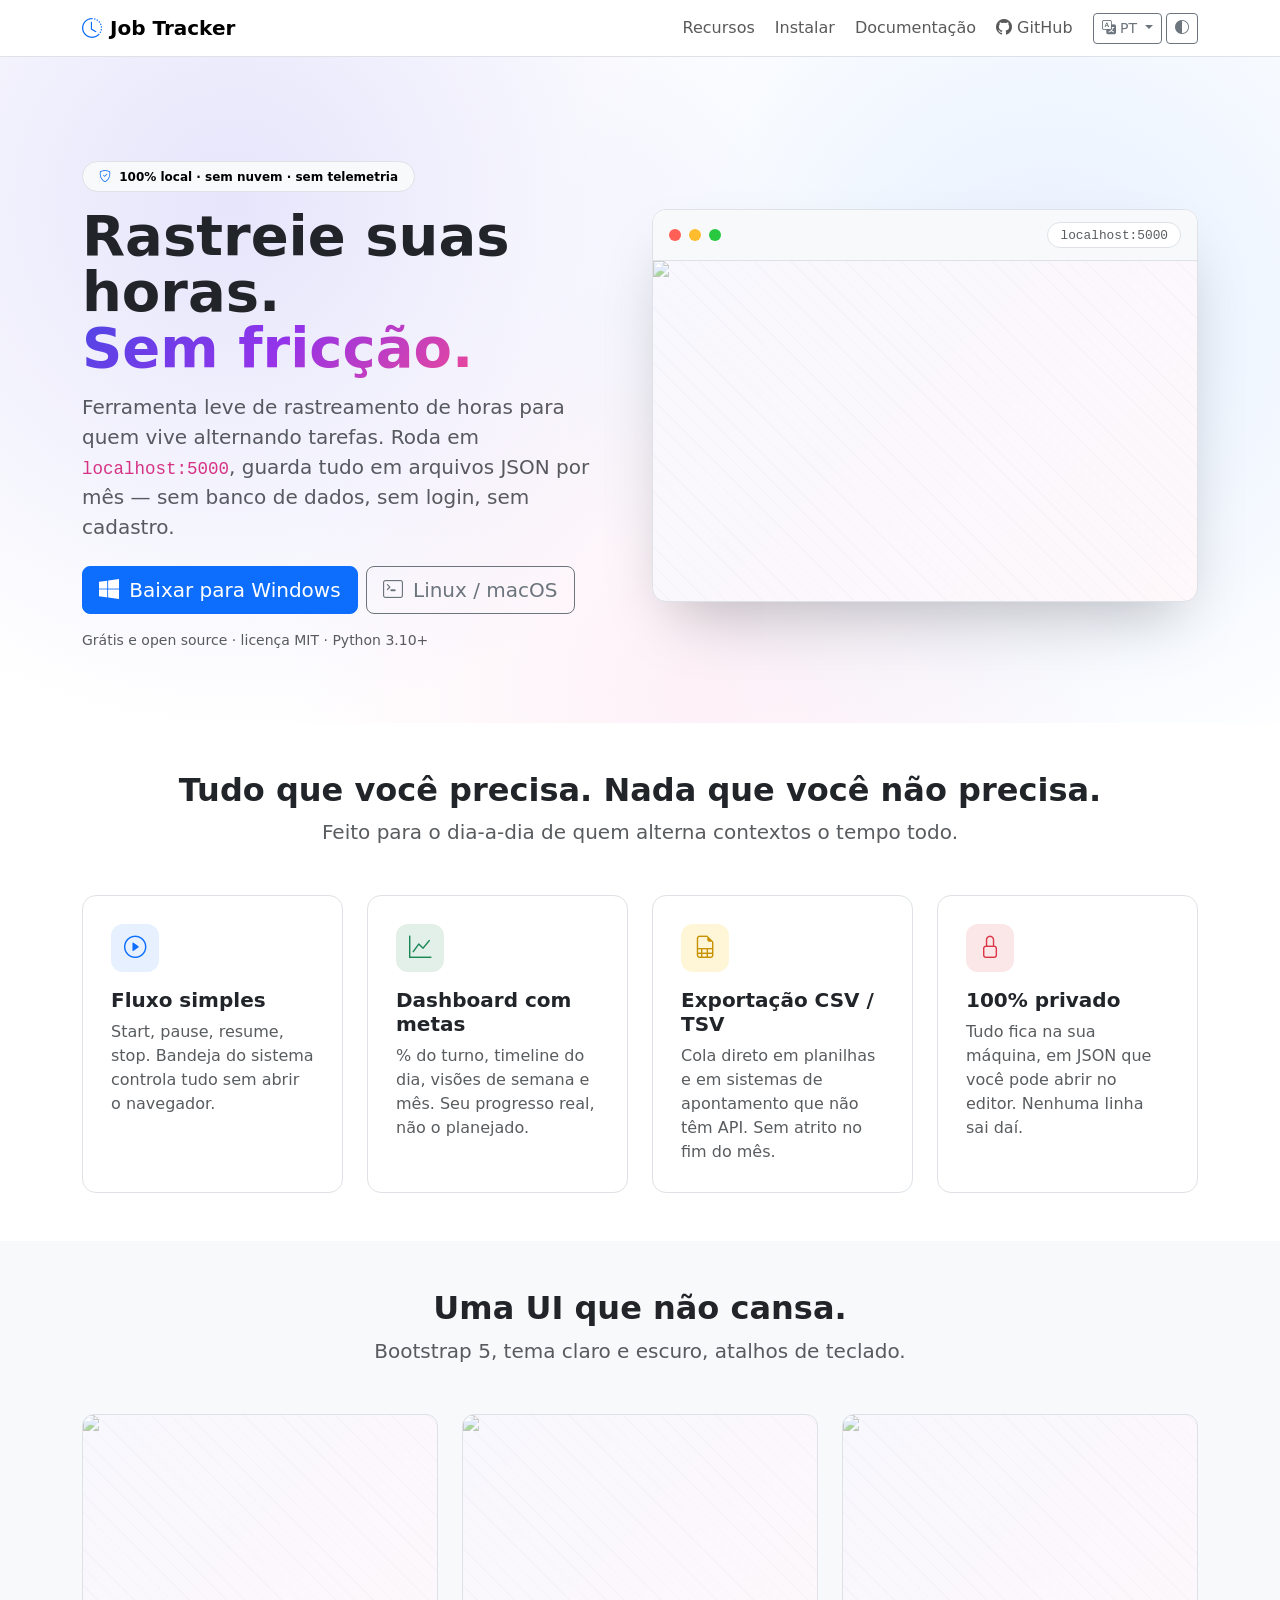
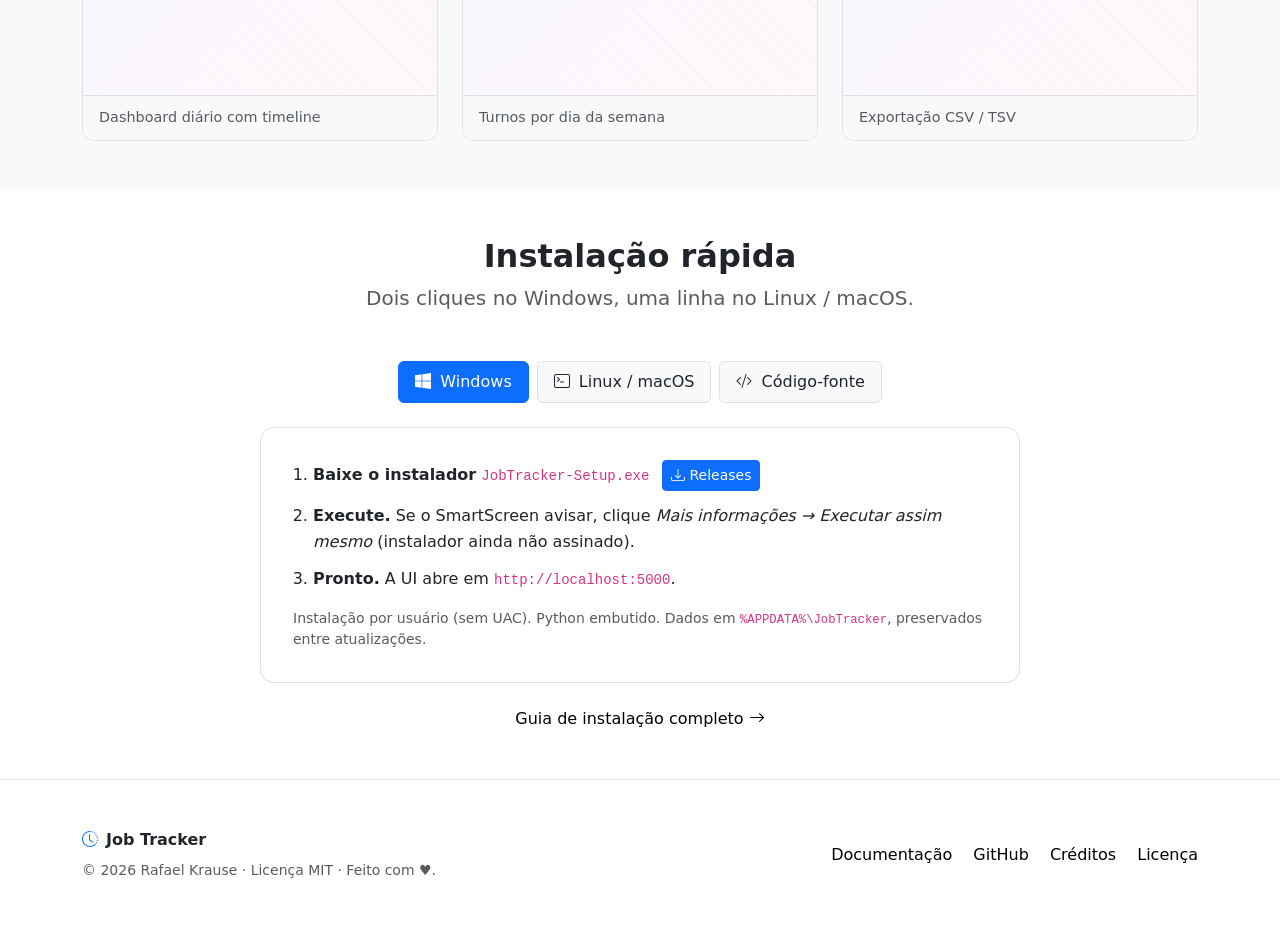
==== landing/index.html @ 62c05d1a "feat(site): add bilingual landing page and move docs to /docs/ subpath The GitHub Pages root was the" ====
<!DOCTYPE html>
<html lang="pt-BR">
<head>
    <meta charset="UTF-8">
    <meta name="viewport" content="width=device-width, initial-scale=1">
    <title>Job Tracker — Rastreamento de horas local, sem nuvem</title>
    <meta name="description" content="Ferramenta leve de rastreamento de horas com UI web local. Sem banco de dados, sem nuvem, sem login. Windows, Linux e macOS.">

    <link rel="alternate" hreflang="pt-BR" href="./">
    <link rel="alternate" hreflang="en" href="./en/">
    <link rel="alternate" hreflang="x-default" href="./">

    <meta property="og:title" content="Job Tracker">
    <meta property="og:description" content="Rastreamento de horas local e simples. Windows, Linux, macOS.">
    <meta property="og:type" content="website">
    <meta property="og:url" content="https://rafaelkrause.github.io/job_tracker/">
    <meta property="og:image" content="./assets/img/og-image.png">
    <meta name="twitter:card" content="summary_large_image">

    <link rel="icon" type="image/svg+xml" href="./assets/favicon.svg">

    <script>
      (function () {
        var pref = localStorage.getItem("jt-theme") || "auto";
        var effective = pref === "auto"
          ? (window.matchMedia("(prefers-color-scheme: dark)").matches ? "dark" : "light")
          : pref;
        document.documentElement.setAttribute("data-bs-theme", effective);
      })();
    </script>

    <link rel="preconnect" href="https://cdn.jsdelivr.net" crossorigin>
    <link href="https://cdn.jsdelivr.net/npm/bootstrap@5.3.3/dist/css/bootstrap.min.css" rel="stylesheet">
    <link href="https://cdn.jsdelivr.net/npm/bootstrap-icons@1.11.3/font/bootstrap-icons.min.css" rel="stylesheet">
    <link href="./assets/css/style.css" rel="stylesheet">
</head>
<body>
    <nav class="navbar navbar-expand-md bg-body-tertiary border-bottom sticky-top">
        <div class="container">
            <a class="navbar-brand d-flex align-items-center gap-2 fw-semibold" href="./">
                <i class="bi bi-clock-history text-primary"></i>
                <span>Job Tracker</span>
            </a>
            <button class="navbar-toggler" type="button" data-bs-toggle="collapse" data-bs-target="#navMain" aria-label="Menu">
                <span class="navbar-toggler-icon"></span>
            </button>
            <div class="collapse navbar-collapse" id="navMain">
                <ul class="navbar-nav ms-auto mb-2 mb-md-0 align-items-md-center gap-md-1">
                    <li class="nav-item"><a class="nav-link" href="#features">Recursos</a></li>
                    <li class="nav-item"><a class="nav-link" href="#install">Instalar</a></li>
                    <li class="nav-item"><a class="nav-link" href="./docs/">Documentação</a></li>
                    <li class="nav-item">
                        <a class="nav-link" href="https://github.com/rafaelkrause/job_tracker" target="_blank" rel="noopener">
                            <i class="bi bi-github"></i> GitHub
                        </a>
                    </li>
                    <li class="nav-item ms-md-2">
                        <div class="dropdown">
                            <button class="btn btn-sm btn-outline-secondary dropdown-toggle" type="button" data-bs-toggle="dropdown" aria-label="Idioma">
                                <i class="bi bi-translate"></i> PT
                            </button>
                            <ul class="dropdown-menu dropdown-menu-end">
                                <li><a class="dropdown-item active" href="./">Português (BR)</a></li>
                                <li><a class="dropdown-item" href="./en/">English</a></li>
                            </ul>
                        </div>
                    </li>
                    <li class="nav-item">
                        <button class="btn btn-sm btn-outline-secondary" id="theme-toggle" title="Alternar tema" aria-label="Alternar tema">
                            <i class="bi bi-circle-half"></i>
                        </button>
                    </li>
                </ul>
            </div>
        </div>
    </nav>

    <header class="hero">
        <div class="hero-bg" aria-hidden="true"></div>
        <div class="container py-5">
            <div class="row align-items-center gy-5 py-md-4">
                <div class="col-lg-6">
                    <span class="badge rounded-pill text-bg-light border mb-3 py-2 px-3">
                        <i class="bi bi-shield-check text-primary me-1"></i>
                        100% local · sem nuvem · sem telemetria
                    </span>
                    <h1 class="display-4 fw-bold mb-3 lh-1">
                        Rastreie suas horas.<br>
                        <span class="text-gradient">Sem fricção.</span>
                    </h1>
                    <p class="lead text-body-secondary mb-4">
                        Ferramenta leve de rastreamento de horas para quem vive alternando tarefas. Roda em <code>localhost:5000</code>, guarda tudo em arquivos JSON por mês — sem banco de dados, sem login, sem cadastro.
                    </p>
                    <div class="d-flex flex-wrap gap-2">
                        <a href="https://github.com/rafaelkrause/job_tracker/releases/latest" class="btn btn-primary btn-lg">
                            <i class="bi bi-windows me-1"></i>
                            Baixar para Windows
                        </a>
                        <a href="#install" class="btn btn-outline-secondary btn-lg">
                            <i class="bi bi-terminal me-1"></i>
                            Linux / macOS
                        </a>
                    </div>
                    <p class="small text-body-secondary mt-3 mb-0">
                        Grátis e open source · licença MIT · Python 3.10+
                    </p>
                </div>
                <div class="col-lg-6">
                    <figure class="window-mockup">
                        <div class="window-chrome">
                            <span class="dot dot-red"></span>
                            <span class="dot dot-yellow"></span>
                            <span class="dot dot-green"></span>
                            <span class="window-url">localhost:5000</span>
                        </div>
                        <img src="./docs/assets/screenshots/dashboard.png"
                             alt="Dashboard do Job Tracker mostrando atividade em curso, timeline e progresso do turno"
                             width="1280" height="800"
                             class="window-body"
                             loading="eager"
                             onerror="this.classList.add('placeholder')">
                    </figure>
                </div>
            </div>
        </div>
    </header>

    <section id="features" class="py-5">
        <div class="container">
            <div class="text-center mb-5">
                <h2 class="fw-bold">Tudo que você precisa.<br class="d-sm-none"> Nada que você não precisa.</h2>
                <p class="lead text-body-secondary">Feito para o dia-a-dia de quem alterna contextos o tempo todo.</p>
            </div>
            <div class="row g-4">
                <div class="col-md-6 col-lg-3">
                    <div class="feature-card h-100">
                        <div class="feature-icon"><i class="bi bi-play-circle"></i></div>
                        <h3 class="h5 fw-semibold">Fluxo simples</h3>
                        <p class="text-body-secondary mb-0">Start, pause, resume, stop. Bandeja do sistema controla tudo sem abrir o navegador.</p>
                    </div>
                </div>
                <div class="col-md-6 col-lg-3">
                    <div class="feature-card h-100">
                        <div class="feature-icon feature-icon-success"><i class="bi bi-graph-up"></i></div>
                        <h3 class="h5 fw-semibold">Dashboard com metas</h3>
                        <p class="text-body-secondary mb-0">% do turno, timeline do dia, visões de semana e mês. Seu progresso real, não o planejado.</p>
                    </div>
                </div>
                <div class="col-md-6 col-lg-3">
                    <div class="feature-card h-100">
                        <div class="feature-icon feature-icon-warning"><i class="bi bi-file-earmark-spreadsheet"></i></div>
                        <h3 class="h5 fw-semibold">Exportação CSV / TSV</h3>
                        <p class="text-body-secondary mb-0">Cola direto em planilhas e em sistemas de apontamento que não têm API. Sem atrito no fim do mês.</p>
                    </div>
                </div>
                <div class="col-md-6 col-lg-3">
                    <div class="feature-card h-100">
                        <div class="feature-icon feature-icon-danger"><i class="bi bi-lock"></i></div>
                        <h3 class="h5 fw-semibold">100% privado</h3>
                        <p class="text-body-secondary mb-0">Tudo fica na sua máquina, em JSON que você pode abrir no editor. Nenhuma linha sai daí.</p>
                    </div>
                </div>
            </div>
        </div>
    </section>

    <section id="screenshots" class="py-5 bg-body-tertiary">
        <div class="container">
            <div class="text-center mb-5">
                <h2 class="fw-bold">Uma UI que não cansa.</h2>
                <p class="lead text-body-secondary">Bootstrap 5, tema claro e escuro, atalhos de teclado.</p>
            </div>
            <div class="row g-4">
                <div class="col-md-6 col-lg-4">
                    <figure class="screenshot-card">
                        <img src="./docs/assets/screenshots/dashboard.png" alt="Dashboard diário com timeline" loading="lazy" onerror="this.classList.add('placeholder')">
                        <figcaption>Dashboard diário com timeline</figcaption>
                    </figure>
                </div>
                <div class="col-md-6 col-lg-4">
                    <figure class="screenshot-card">
                        <img src="./docs/assets/screenshots/settings.png" alt="Configurações de turnos" loading="lazy" onerror="this.classList.add('placeholder')">
                        <figcaption>Turnos por dia da semana</figcaption>
                    </figure>
                </div>
                <div class="col-md-6 col-lg-4">
                    <figure class="screenshot-card">
                        <img src="./docs/assets/screenshots/focus.png" alt="Tela de exportação CSV/TSV" loading="lazy" onerror="this.classList.add('placeholder')">
                        <figcaption>Exportação CSV / TSV</figcaption>
                    </figure>
                </div>
            </div>
        </div>
    </section>

    <section id="install" class="py-5">
        <div class="container">
            <div class="text-center mb-5">
                <h2 class="fw-bold">Instalação rápida</h2>
                <p class="lead text-body-secondary">Dois cliques no Windows, uma linha no Linux / macOS.</p>
            </div>
            <ul class="nav nav-pills justify-content-center mb-4 gap-2" role="tablist">
                <li class="nav-item"><button class="nav-link active" data-bs-toggle="pill" data-bs-target="#tab-win" type="button"><i class="bi bi-windows me-1"></i> Windows</button></li>
                <li class="nav-item"><button class="nav-link" data-bs-toggle="pill" data-bs-target="#tab-nix" type="button"><i class="bi bi-terminal me-1"></i> Linux / macOS</button></li>
                <li class="nav-item"><button class="nav-link" data-bs-toggle="pill" data-bs-target="#tab-src" type="button"><i class="bi bi-code-slash me-1"></i> Código-fonte</button></li>
            </ul>
            <div class="tab-content install-tabs">
                <div class="tab-pane fade show active" id="tab-win" role="tabpanel">
                    <div class="install-card">
                        <ol class="install-steps">
                            <li>
                                <strong>Baixe o instalador</strong> <code>JobTracker-Setup.exe</code>
                                <a class="btn btn-primary btn-sm ms-2" href="https://github.com/rafaelkrause/job_tracker/releases/latest" target="_blank" rel="noopener">
                                    <i class="bi bi-download me-1"></i>Releases
                                </a>
                            </li>
                            <li><strong>Execute.</strong> Se o SmartScreen avisar, clique <em>Mais informações → Executar assim mesmo</em> (instalador ainda não assinado).</li>
                            <li><strong>Pronto.</strong> A UI abre em <code>http://localhost:5000</code>.</li>
                        </ol>
                        <p class="small text-body-secondary mt-3 mb-0">
                            Instalação por usuário (sem UAC). Python embutido. Dados em <code>%APPDATA%\JobTracker</code>, preservados entre atualizações.
                        </p>
                    </div>
                </div>
                <div class="tab-pane fade" id="tab-nix" role="tabpanel">
                    <div class="install-card">
                        <p class="mb-3">Um comando faz tudo: baixa o wheel, cria um virtualenv isolado e registra o launcher no <code>PATH</code>.</p>
                        <div class="code-block">
                            <button class="btn-copy" data-copy="curl -fsSL https://raw.githubusercontent.com/rafaelkrause/job_tracker/main/install-remote.sh | bash" aria-label="Copiar comando">
                                <i class="bi bi-clipboard"></i>
                            </button>
                            <pre><code>curl -fsSL https://raw.githubusercontent.com/rafaelkrause/job_tracker/main/install-remote.sh | bash</code></pre>
                        </div>
                        <p class="small text-body-secondary mt-3 mb-0">
                            Requer Python 3.10+, <code>curl</code> e <code>bash</code>. Adicione <code>-s -- --service</code> para autostart (systemd no Linux, LaunchAgent no macOS).
                        </p>
                    </div>
                </div>
                <div class="tab-pane fade" id="tab-src" role="tabpanel">
                    <div class="install-card">
                        <p class="mb-3">Para desenvolver ou rodar antes de uma release publicada:</p>
                        <div class="code-block">
                            <button class="btn-copy" data-copy="git clone https://github.com/rafaelkrause/job_tracker.git
cd job_tracker
./install.sh
./job-tracker.sh" aria-label="Copiar comandos">
                                <i class="bi bi-clipboard"></i>
                            </button>
<pre><code>git clone https://github.com/rafaelkrause/job_tracker.git
cd job_tracker
./install.sh
./job-tracker.sh</code></pre>
                        </div>
                    </div>
                </div>
            </div>
            <p class="text-center mt-4 mb-0">
                <a href="./docs/installation/" class="link-body-emphasis text-decoration-none">
                    Guia de instalação completo <i class="bi bi-arrow-right"></i>
                </a>
            </p>
        </div>
    </section>

    <footer class="py-5 border-top">
        <div class="container">
            <div class="row align-items-center gy-3">
                <div class="col-md-6">
                    <div class="d-flex align-items-center gap-2 fw-semibold mb-2">
                        <i class="bi bi-clock-history text-primary"></i>
                        Job Tracker
                    </div>
                    <p class="small text-body-secondary mb-0">
                        © <span id="year"></span> Rafael Krause · Licença MIT · Feito com <span aria-hidden="true">♥</span><span class="visually-hidden">carinho</span>.
                    </p>
                </div>
                <div class="col-md-6 text-md-end">
                    <a class="link-body-emphasis text-decoration-none me-3" href="./docs/">Documentação</a>
                    <a class="link-body-emphasis text-decoration-none me-3" href="https://github.com/rafaelkrause/job_tracker" target="_blank" rel="noopener">GitHub</a>
                    <a class="link-body-emphasis text-decoration-none me-3" href="./docs/credits/">Créditos</a>
                    <a class="link-body-emphasis text-decoration-none" href="https://github.com/rafaelkrause/job_tracker/blob/main/LICENSE" target="_blank" rel="noopener">Licença</a>
                </div>
            </div>
        </div>
    </footer>

    <script src="https://cdn.jsdelivr.net/npm/bootstrap@5.3.3/dist/js/bootstrap.bundle.min.js"></script>
    <script src="./assets/js/main.js"></script>
</body>
</html>
---- landing/assets/css/style.css ----
/* =============================================================================
   Job Tracker — landing page styles
   Polish on top of Bootstrap 5.3. Reuses Bootstrap CSS variables to stay in
   sync with light/dark theme and the main application look.
   ============================================================================= */

:root {
    --font-sans: system-ui, -apple-system, "Segoe UI", Roboto, "Helvetica Neue", Arial, sans-serif;
    --font-mono: ui-monospace, "SF Mono", Menlo, Consolas, "Liberation Mono", monospace;
}

html { scroll-behavior: smooth; }

body {
    font-family: var(--font-sans);
    -webkit-font-smoothing: antialiased;
    -moz-osx-font-smoothing: grayscale;
}

code, pre { font-family: var(--font-mono); }

section { scroll-margin-top: 72px; }

/* === Navbar === */
.navbar {
    backdrop-filter: saturate(180%) blur(10px);
    background-color: rgba(var(--bs-body-bg-rgb), 0.82) !important;
}
.nav-link { font-weight: 500; }

/* === Hero === */
.hero {
    position: relative;
    overflow: hidden;
    padding-top: 2rem;
}

.hero-bg {
    position: absolute;
    inset: 0;
    background:
        radial-gradient(circle at 18% 22%, rgba(79, 70, 229, 0.14), transparent 45%),
        radial-gradient(circle at 82% 38%, rgba(13, 110, 253, 0.10), transparent 45%),
        radial-gradient(circle at 55% 95%, rgba(236, 72, 153, 0.08), transparent 45%);
    z-index: -1;
    pointer-events: none;
}

[data-bs-theme="dark"] .hero-bg {
    background:
        radial-gradient(circle at 18% 22%, rgba(139, 92, 246, 0.22), transparent 45%),
        radial-gradient(circle at 82% 38%, rgba(59, 130, 246, 0.18), transparent 45%),
        radial-gradient(circle at 55% 95%, rgba(236, 72, 153, 0.14), transparent 45%);
}

.text-gradient {
    background: linear-gradient(135deg, #4f46e5 0%, #9333ea 50%, #ec4899 100%);
    -webkit-background-clip: text;
    background-clip: text;
    -webkit-text-fill-color: transparent;
    color: transparent;
}

/* === Window mockup === */
.window-mockup {
    margin: 0;
    border-radius: 14px;
    overflow: hidden;
    border: 1px solid var(--bs-border-color);
    background: var(--bs-body-bg);
    box-shadow: 0 30px 60px -20px rgba(0, 0, 0, 0.25);
}

.window-chrome {
    display: flex;
    align-items: center;
    gap: 0.5rem;
    padding: 0.75rem 1rem;
    background: var(--bs-tertiary-bg);
    border-bottom: 1px solid var(--bs-border-color);
}

.window-chrome .dot {
    width: 12px;
    height: 12px;
    border-radius: 50%;
    display: inline-block;
}
.window-chrome .dot-red    { background: #ff5f57; }
.window-chrome .dot-yellow { background: #febc2e; }
.window-chrome .dot-green  { background: #28c840; }

.window-chrome .window-url {
    margin-left: auto;
    padding: 0.15rem 0.75rem;
    background: var(--bs-body-bg);
    border: 1px solid var(--bs-border-color);
    border-radius: 99px;
    font-family: var(--font-mono);
    font-size: 0.8rem;
    color: var(--bs-secondary-color);
}

.window-body {
    display: block;
    width: 100%;
    height: auto;
    aspect-ratio: 16/10;
    object-fit: cover;
    background: var(--bs-tertiary-bg);
}

/* Fallback tile when a screenshot is missing (onerror hook in HTML) */
.window-body.placeholder,
.screenshot-card img.placeholder {
    min-height: 280px;
    background:
        linear-gradient(135deg, rgba(79, 70, 229, 0.08), rgba(236, 72, 153, 0.08)),
        repeating-linear-gradient(45deg,
            transparent 0, transparent 12px,
            rgba(127, 127, 127, 0.08) 12px, rgba(127, 127, 127, 0.08) 13px);
    /* Hide the broken image icon */
    color: transparent;
    font-size: 0;
}

/* === Features === */
.feature-card {
    padding: 1.75rem;
    background: var(--bs-body-bg);
    border: 1px solid var(--bs-border-color);
    border-radius: 14px;
    transition: transform 0.18s ease, box-shadow 0.18s ease, border-color 0.18s ease;
}

.feature-card:hover {
    transform: translateY(-3px);
    box-shadow: 0 12px 28px rgba(0, 0, 0, 0.08);
    border-color: var(--bs-primary-border-subtle);
}

.feature-icon {
    width: 48px;
    height: 48px;
    display: grid;
    place-items: center;
    border-radius: 12px;
    background: rgba(13, 110, 253, 0.10);
    color: var(--bs-primary);
    font-size: 1.4rem;
    margin-bottom: 1rem;
}
.feature-icon-success { background: rgba(25, 135, 84, 0.12); color: var(--bs-success); }
.feature-icon-warning { background: rgba(255, 193, 7, 0.16); color: #c79100; }
.feature-icon-danger  { background: rgba(220, 53, 69, 0.12); color: var(--bs-danger); }

[data-bs-theme="dark"] .feature-icon-warning { color: #ffd54f; }

/* === Screenshots === */
.screenshot-card {
    margin: 0;
    border-radius: 12px;
    overflow: hidden;
    border: 1px solid var(--bs-border-color);
    background: var(--bs-body-bg);
    transition: transform 0.18s ease, box-shadow 0.18s ease;
}
.screenshot-card:hover {
    transform: translateY(-2px);
    box-shadow: 0 10px 24px rgba(0, 0, 0, 0.08);
}
.screenshot-card img {
    display: block;
    width: 100%;
    height: auto;
    aspect-ratio: 16/10;
    object-fit: cover;
}
.screenshot-card figcaption {
    padding: 0.7rem 1rem;
    font-size: 0.9rem;
    color: var(--bs-secondary-color);
    background: var(--bs-tertiary-bg);
    border-top: 1px solid var(--bs-border-color);
}

/* === Install tabs === */
.install-tabs {
    max-width: 760px;
    margin: 0 auto;
}

.install-card {
    padding: 2rem;
    background: var(--bs-body-bg);
    border: 1px solid var(--bs-border-color);
    border-radius: 14px;
}

.install-steps {
    margin: 0;
    padding-left: 1.25rem;
}
.install-steps li {
    margin-bottom: 0.75rem;
    line-height: 1.6;
}
.install-steps li:last-child { margin-bottom: 0; }

/* === Code block with copy button === */
.code-block {
    position: relative;
    background: var(--bs-tertiary-bg);
    border: 1px solid var(--bs-border-color);
    border-radius: 10px;
    padding: 1rem 3rem 1rem 1rem;
    overflow-x: auto;
}
[data-bs-theme="dark"] .code-block {
    background: #0d1117;
    border-color: #30363d;
}
.code-block pre {
    margin: 0;
    font-size: 0.88rem;
    color: var(--bs-body-color);
    white-space: pre-wrap;
    word-break: break-all;
}

.btn-copy {
    position: absolute;
    top: 0.5rem;
    right: 0.5rem;
    width: 34px;
    height: 34px;
    display: grid;
    place-items: center;
    background: var(--bs-body-bg);
    border: 1px solid var(--bs-border-color);
    border-radius: 6px;
    color: var(--bs-secondary-color);
    cursor: pointer;
    transition: all 0.15s ease;
}
.btn-copy:hover { color: var(--bs-primary); border-color: var(--bs-primary); }
.btn-copy.copied { color: var(--bs-success); border-color: var(--bs-success); }
.btn-copy:focus-visible { outline: 2px solid var(--bs-primary); outline-offset: 2px; }

/* === Tab pills === */
.nav-pills .nav-link {
    color: var(--bs-body-color);
    background: var(--bs-tertiary-bg);
    border: 1px solid var(--bs-border-color);
}
.nav-pills .nav-link.active {
    color: #fff;
    background: var(--bs-primary);
    border-color: var(--bs-primary);
}

/* === Responsive tweaks === */
@media (max-width: 576px) {
    h1.display-4 { font-size: 2.25rem; }
    .feature-card, .install-card { padding: 1.25rem; }
}
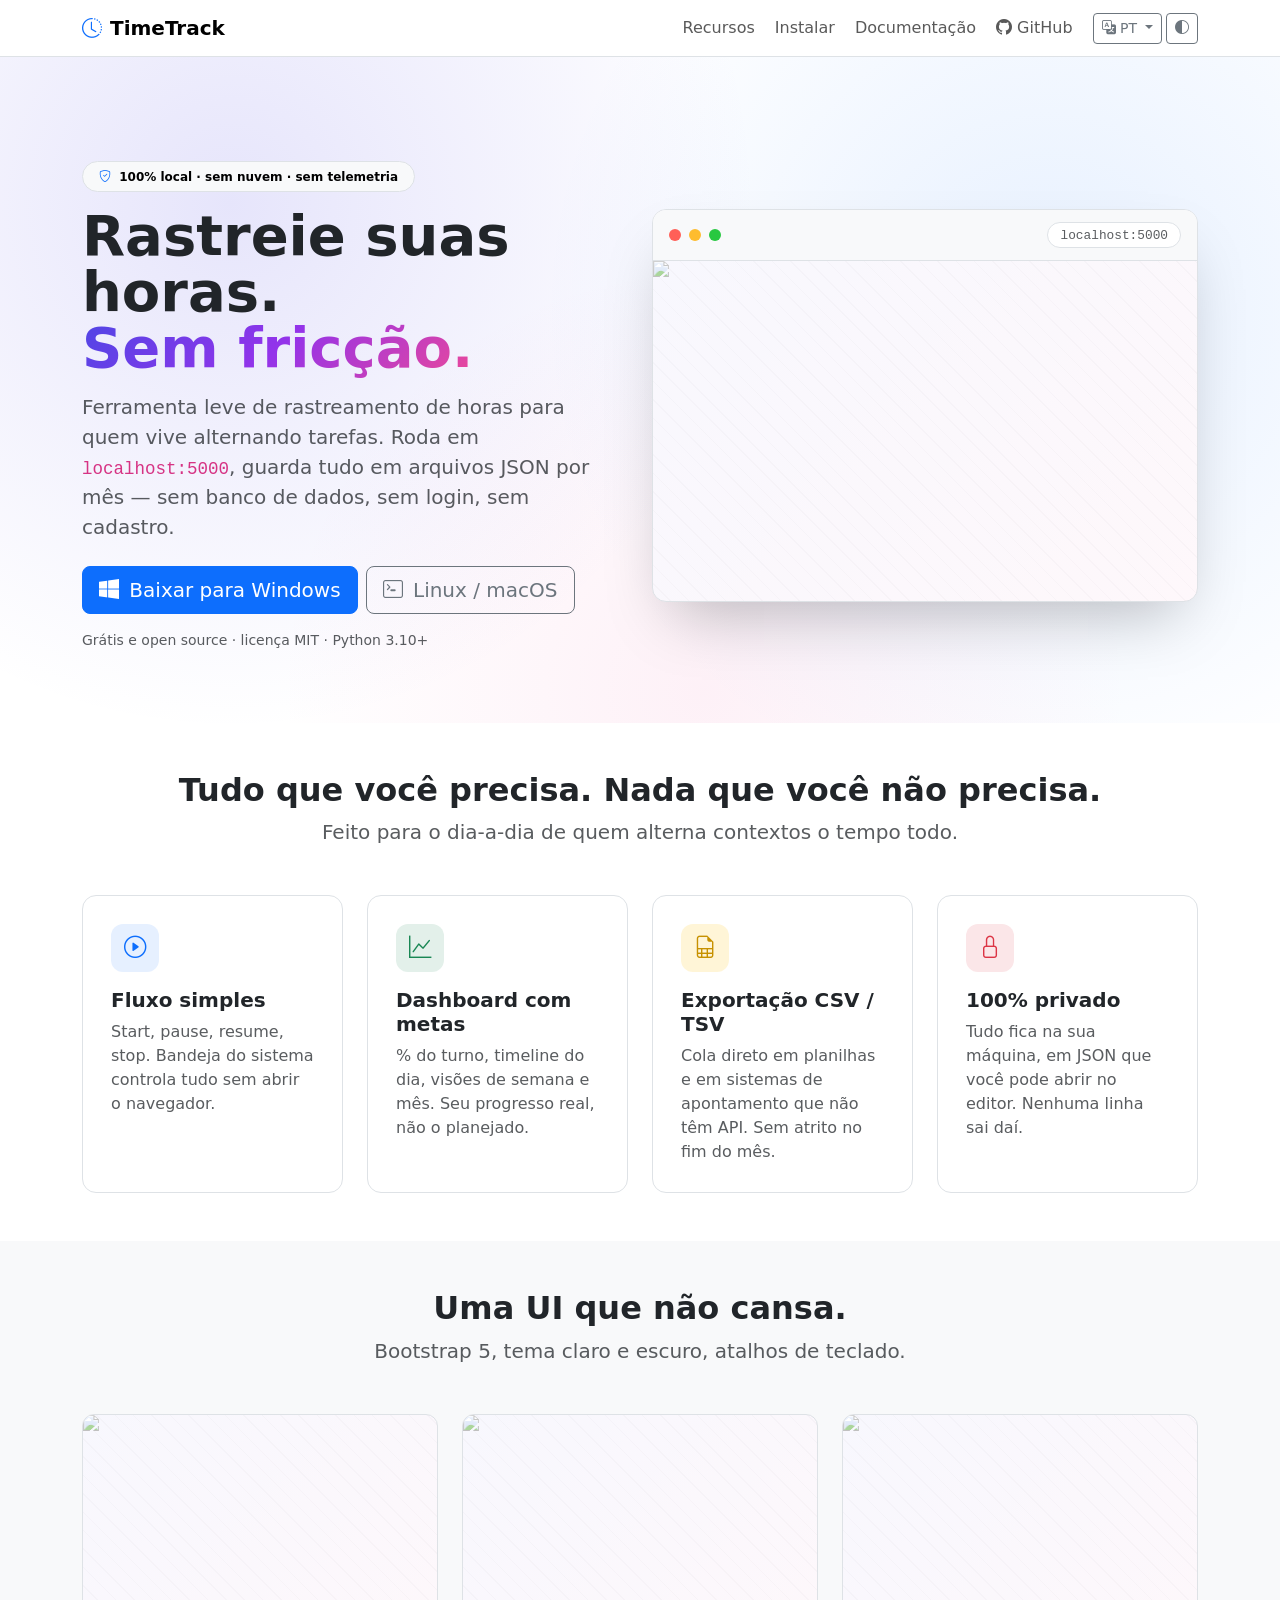
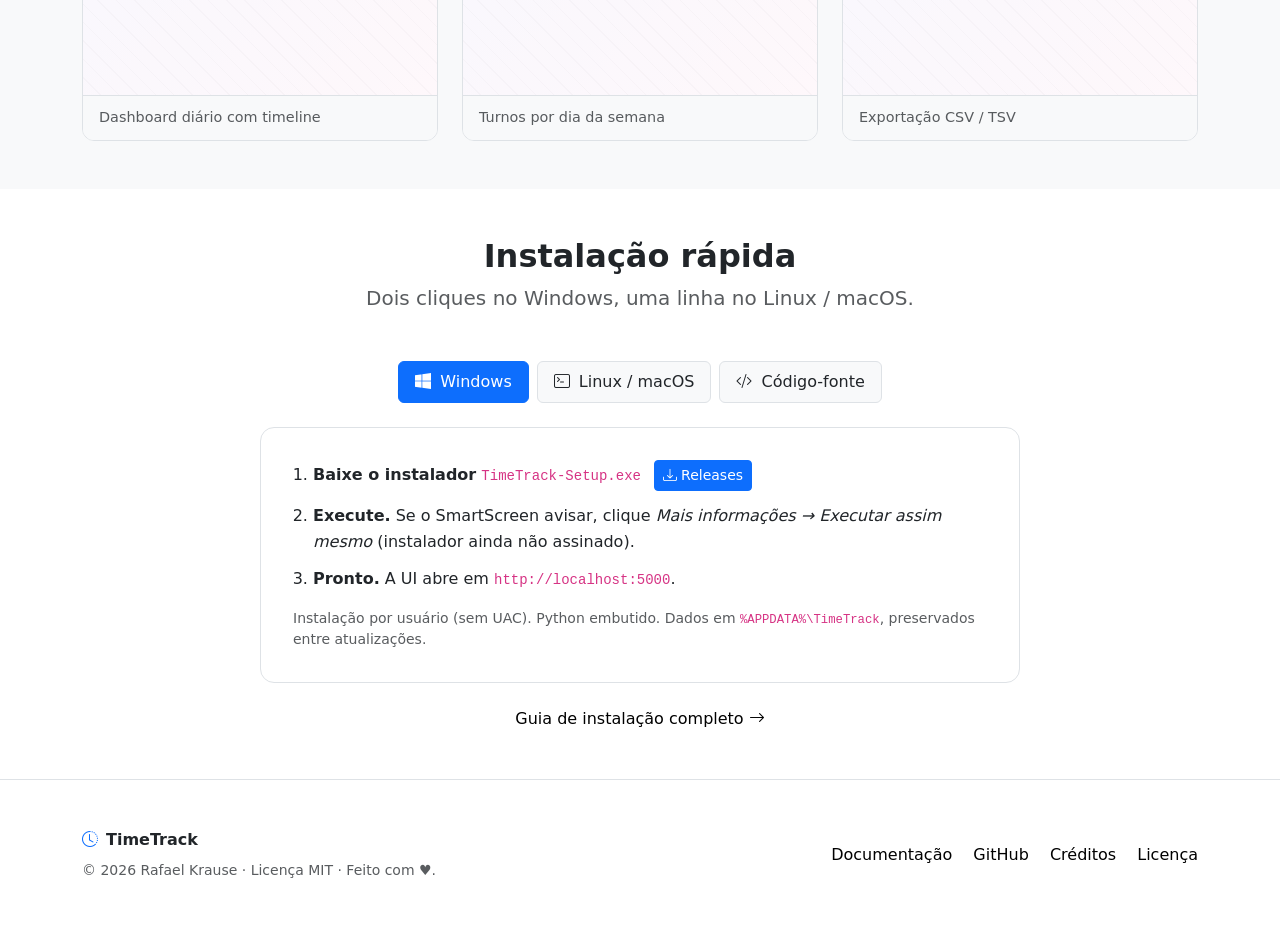
==== commit a830e325: "chore: rename project from job_tracker to TimeTrack Full rebrand across code, installers, docs and a" ====
--- a/landing/index.html
+++ b/landing/index.html
@@ -3,17 +3,17 @@
 <head>
     <meta charset="UTF-8">
     <meta name="viewport" content="width=device-width, initial-scale=1">
-    <title>Job Tracker — Rastreamento de horas local, sem nuvem</title>
+    <title>TimeTrack — Rastreamento de horas local, sem nuvem</title>
     <meta name="description" content="Ferramenta leve de rastreamento de horas com UI web local. Sem banco de dados, sem nuvem, sem login. Windows, Linux e macOS.">
 
     <link rel="alternate" hreflang="pt-BR" href="./">
     <link rel="alternate" hreflang="en" href="./en/">
     <link rel="alternate" hreflang="x-default" href="./">
 
-    <meta property="og:title" content="Job Tracker">
+    <meta property="og:title" content="TimeTrack">
     <meta property="og:description" content="Rastreamento de horas local e simples. Windows, Linux, macOS.">
     <meta property="og:type" content="website">
-    <meta property="og:url" content="https://rafaelkrause.github.io/job_tracker/">
+    <meta property="og:url" content="https://rafaelkrause.github.io/TimeTrack/">
     <meta property="og:image" content="./assets/img/og-image.png">
     <meta name="twitter:card" content="summary_large_image">
 
@@ -21,7 +21,7 @@
 
     <script>
       (function () {
-        var pref = localStorage.getItem("jt-theme") || "auto";
+        var pref = localStorage.getItem("tt-theme") || "auto";
         var effective = pref === "auto"
           ? (window.matchMedia("(prefers-color-scheme: dark)").matches ? "dark" : "light")
           : pref;
@@ -39,7 +39,7 @@
         <div class="container">
             <a class="navbar-brand d-flex align-items-center gap-2 fw-semibold" href="./">
                 <i class="bi bi-clock-history text-primary"></i>
-                <span>Job Tracker</span>
+                <span>TimeTrack</span>
             </a>
             <button class="navbar-toggler" type="button" data-bs-toggle="collapse" data-bs-target="#navMain" aria-label="Menu">
                 <span class="navbar-toggler-icon"></span>
@@ -50,7 +50,7 @@
                     <li class="nav-item"><a class="nav-link" href="#install">Instalar</a></li>
                     <li class="nav-item"><a class="nav-link" href="./docs/">Documentação</a></li>
                     <li class="nav-item">
-                        <a class="nav-link" href="https://github.com/rafaelkrause/job_tracker" target="_blank" rel="noopener">
+                        <a class="nav-link" href="https://github.com/rafaelkrause/TimeTrack" target="_blank" rel="noopener">
                             <i class="bi bi-github"></i> GitHub
                         </a>
                     </li>
@@ -92,7 +92,7 @@
                         Ferramenta leve de rastreamento de horas para quem vive alternando tarefas. Roda em <code>localhost:5000</code>, guarda tudo em arquivos JSON por mês — sem banco de dados, sem login, sem cadastro.
                     </p>
                     <div class="d-flex flex-wrap gap-2">
-                        <a href="https://github.com/rafaelkrause/job_tracker/releases/latest" class="btn btn-primary btn-lg">
+                        <a href="https://github.com/rafaelkrause/TimeTrack/releases/latest" class="btn btn-primary btn-lg">
                             <i class="bi bi-windows me-1"></i>
                             Baixar para Windows
                         </a>
@@ -114,7 +114,7 @@
                             <span class="window-url">localhost:5000</span>
                         </div>
                         <img src="./docs/assets/screenshots/dashboard.png"
-                             alt="Dashboard do Job Tracker mostrando atividade em curso, timeline e progresso do turno"
+                             alt="Dashboard do TimeTrack mostrando atividade em curso, timeline e progresso do turno"
                              width="1280" height="800"
                              class="window-body"
                              loading="eager"
@@ -209,8 +209,8 @@
                     <div class="install-card">
                         <ol class="install-steps">
                             <li>
-                                <strong>Baixe o instalador</strong> <code>JobTracker-Setup.exe</code>
-                                <a class="btn btn-primary btn-sm ms-2" href="https://github.com/rafaelkrause/job_tracker/releases/latest" target="_blank" rel="noopener">
+                                <strong>Baixe o instalador</strong> <code>TimeTrack-Setup.exe</code>
+                                <a class="btn btn-primary btn-sm ms-2" href="https://github.com/rafaelkrause/TimeTrack/releases/latest" target="_blank" rel="noopener">
                                     <i class="bi bi-download me-1"></i>Releases
                                 </a>
                             </li>
@@ -218,7 +218,7 @@
                             <li><strong>Pronto.</strong> A UI abre em <code>http://localhost:5000</code>.</li>
                         </ol>
                         <p class="small text-body-secondary mt-3 mb-0">
-                            Instalação por usuário (sem UAC). Python embutido. Dados em <code>%APPDATA%\JobTracker</code>, preservados entre atualizações.
+                            Instalação por usuário (sem UAC). Python embutido. Dados em <code>%APPDATA%\TimeTrack</code>, preservados entre atualizações.
                         </p>
                     </div>
                 </div>
@@ -226,10 +226,10 @@
                     <div class="install-card">
                         <p class="mb-3">Um comando faz tudo: baixa o wheel, cria um virtualenv isolado e registra o launcher no <code>PATH</code>.</p>
                         <div class="code-block">
-                            <button class="btn-copy" data-copy="curl -fsSL https://raw.githubusercontent.com/rafaelkrause/job_tracker/main/install-remote.sh | bash" aria-label="Copiar comando">
+                            <button class="btn-copy" data-copy="curl -fsSL https://raw.githubusercontent.com/rafaelkrause/TimeTrack/main/install-remote.sh | bash" aria-label="Copiar comando">
                                 <i class="bi bi-clipboard"></i>
                             </button>
-                            <pre><code>curl -fsSL https://raw.githubusercontent.com/rafaelkrause/job_tracker/main/install-remote.sh | bash</code></pre>
+                            <pre><code>curl -fsSL https://raw.githubusercontent.com/rafaelkrause/TimeTrack/main/install-remote.sh | bash</code></pre>
                         </div>
                         <p class="small text-body-secondary mt-3 mb-0">
                             Requer Python 3.10+, <code>curl</code> e <code>bash</code>. Adicione <code>-s -- --service</code> para autostart (systemd no Linux, LaunchAgent no macOS).
@@ -240,16 +240,16 @@
                     <div class="install-card">
                         <p class="mb-3">Para desenvolver ou rodar antes de uma release publicada:</p>
                         <div class="code-block">
-                            <button class="btn-copy" data-copy="git clone https://github.com/rafaelkrause/job_tracker.git
-cd job_tracker
+                            <button class="btn-copy" data-copy="git clone https://github.com/rafaelkrause/TimeTrack.git
+cd TimeTrack
 ./install.sh
-./job-tracker.sh" aria-label="Copiar comandos">
+./timetrack.sh" aria-label="Copiar comandos">
                                 <i class="bi bi-clipboard"></i>
                             </button>
-<pre><code>git clone https://github.com/rafaelkrause/job_tracker.git
-cd job_tracker
+<pre><code>git clone https://github.com/rafaelkrause/TimeTrack.git
+cd TimeTrack
 ./install.sh
-./job-tracker.sh</code></pre>
+./timetrack.sh</code></pre>
                         </div>
                     </div>
                 </div>
@@ -268,7 +268,7 @@
                 <div class="col-md-6">
                     <div class="d-flex align-items-center gap-2 fw-semibold mb-2">
                         <i class="bi bi-clock-history text-primary"></i>
-                        Job Tracker
+                        TimeTrack
                     </div>
                     <p class="small text-body-secondary mb-0">
                         © <span id="year"></span> Rafael Krause · Licença MIT · Feito com <span aria-hidden="true">♥</span><span class="visually-hidden">carinho</span>.
@@ -276,9 +276,9 @@
                 </div>
                 <div class="col-md-6 text-md-end">
                     <a class="link-body-emphasis text-decoration-none me-3" href="./docs/">Documentação</a>
-                    <a class="link-body-emphasis text-decoration-none me-3" href="https://github.com/rafaelkrause/job_tracker" target="_blank" rel="noopener">GitHub</a>
+                    <a class="link-body-emphasis text-decoration-none me-3" href="https://github.com/rafaelkrause/TimeTrack" target="_blank" rel="noopener">GitHub</a>
                     <a class="link-body-emphasis text-decoration-none me-3" href="./docs/credits/">Créditos</a>
-                    <a class="link-body-emphasis text-decoration-none" href="https://github.com/rafaelkrause/job_tracker/blob/main/LICENSE" target="_blank" rel="noopener">Licença</a>
+                    <a class="link-body-emphasis text-decoration-none" href="https://github.com/rafaelkrause/TimeTrack/blob/main/LICENSE" target="_blank" rel="noopener">Licença</a>
                 </div>
             </div>
         </div>
--- a/landing/assets/css/style.css
+++ b/landing/assets/css/style.css
@@ -1,5 +1,5 @@
 /* =============================================================================
-   Job Tracker — landing page styles
+   TimeTrack — landing page styles
    Polish on top of Bootstrap 5.3. Reuses Bootstrap CSS variables to stay in
    sync with light/dark theme and the main application look.
    ============================================================================= */
